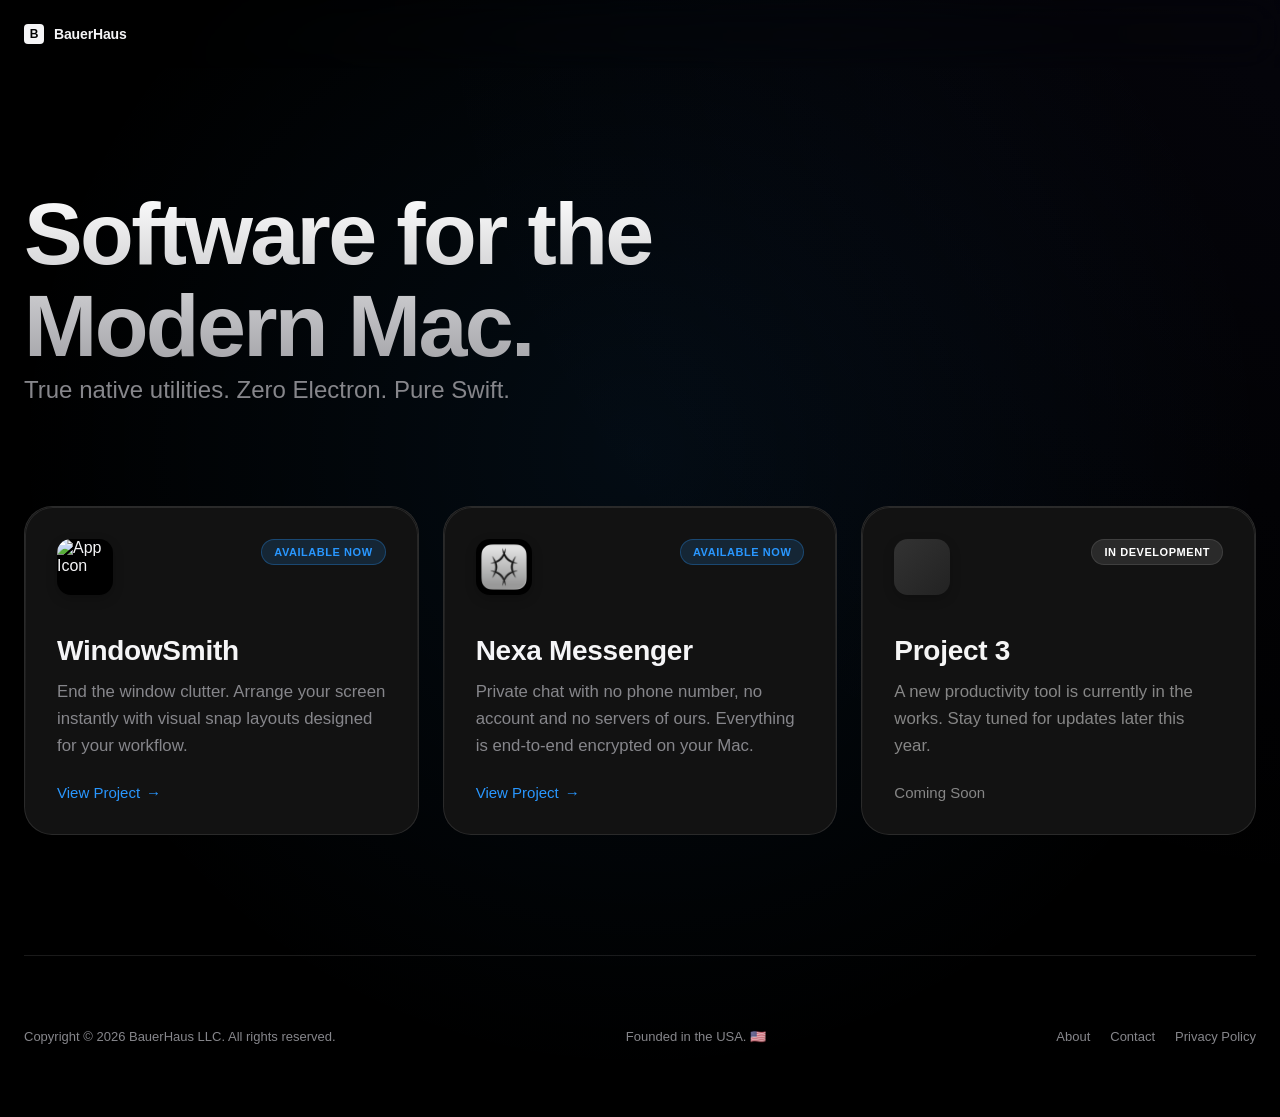
==== index.html @ 551bc1ed "Nexa 1.0.1: a switch for automatic update checks New DMG and signed appcast; the download links poin" ====
<!DOCTYPE html>
<html lang="en">
<head>
    <meta charset="UTF-8">
    <meta name="viewport" content="width=device-width, initial-scale=1.0">

    <!-- GitHub Pages cannot set response headers, so the policy ships in the page.
         This page loads nothing from another origin, so everything is locked to
         'self'. 'unsafe-inline' is what the inline <style>, the inline <script>
         and the onclick= handlers below require; removing those three things is
         what it would take to drop it. -->
    <meta http-equiv="Content-Security-Policy" content="
        default-src 'self';
        script-src 'self' 'unsafe-inline' 'inline-speculation-rules';
        style-src 'self' 'unsafe-inline';
        img-src 'self' data:;
        font-src 'self';
        connect-src 'self';
        frame-src 'none';
        object-src 'none';
        base-uri 'none';
        form-action 'none';
        upgrade-insecure-requests">
    <meta name="referrer" content="strict-origin-when-cross-origin">
    <title>BauerHaus - Native Mac Utilities</title>

<script type="speculationrules">
{
  "prerender": [{"source": "list", "urls": ["WindowSmith/", "nexa/"], "eagerness": "eager"}]
}
</script>

<style>
    :root {
        --bg: #000000;
        --surface: #121212;
        --surface-hover: #1c1c1e;
        --border: rgba(255, 255, 255, 0.1);
        --border-highlight: rgba(255, 255, 255, 0.2);
        --text-main: #f5f5f7;
        --text-dim: #86868b;
        --accent: #2997ff;
        --ease: cubic-bezier(0.32, 0.72, 0, 1);
    }

    body {
        margin: 0;
        background-color: var(--bg);
        color: var(--text-main);
        font-family: -apple-system, BlinkMacSystemFont, "SF Pro Display", "Segoe UI", Roboto, sans-serif;
        -webkit-font-smoothing: antialiased;
        overflow-x: hidden;
    }

    .ambient-light {
        position: fixed;
        top: -50%;
        left: -50%;
        width: 200%;
        height: 200%;
        background: 
            radial-gradient(circle at 50% 50%, rgba(41, 151, 255, 0.08), transparent 40%),
            radial-gradient(circle at 80% 20%, rgba(100, 100, 255, 0.05), transparent 40%);
        z-index: -1;
        animation: pulse 10s ease-in-out infinite alternate;
        pointer-events: none;
    }

    @keyframes pulse {
        0% { transform: scale(1); opacity: 0.8; }
        100% { transform: scale(1.1); opacity: 1; }
    }

    .container {
        max-width: 100%;
        margin: 0 auto;
        padding: 0 24px;
    }

    header {
        padding: 24px 0;
        position: sticky;
        top: 0;
        z-index: 50;
        backdrop-filter: blur(20px);
        -webkit-backdrop-filter: blur(20px);
        mask-image: linear-gradient(to bottom, black 100%, transparent 100%);
    }

    .nav-content {
        display: flex;
        justify-content: space-between;
        align-items: center;
    }

    .logo {
        font-weight: 600;
        font-size: 14px;
        letter-spacing: -0.01em;
        display: flex;
        align-items: center;
        gap: 10px;
    }

    .logo-box {
        width: 20px;
        height: 20px;
        background: var(--text-main);
        color: var(--bg);
        border-radius: 4px;
        display: grid;
        place-items: center;
        font-size: 12px;
        font-weight: 800;
    }

    .hero {
        padding: 120px 0 100px;
        text-align: center;
    }

    .hero h1 {
        font-size: clamp(3rem, 10vw, 5.5rem);
        font-weight: 600;
        letter-spacing: -0.03em;
        line-height: 1.05;
        margin: 0 auto;
        text-align: left;
        max-width: 800px;
        background: linear-gradient(180deg, #fff 0%, #a1a1a6 100%);
        -webkit-background-clip: text;
        -webkit-text-fill-color: transparent;
        text-wrap: balance;
    }

    .hero p {
        font-size: 1.5rem;
        color: var(--text-dim);
        line-height: 1.4;
        text-align: left;
        max-width: 580px;
        margin: 0 auto;
        font-weight: 400;
    }

    .grid {
        display: grid;
        grid-template-columns: repeat(auto-fit, minmax(340px, 1fr));
        gap: 24px;
        padding-bottom: 120px;
    }

    .card {
        background: var(--surface);
        border: 1px solid var(--border);
        border-radius: 28px;
        padding: 32px;
        text-decoration: none;
        color: inherit;
        position: relative;
        overflow: hidden;
        transition: all 0.4s var(--ease);
        display: flex;
        flex-direction: column;
        backdrop-filter: blur(40px) saturate(180%);
        -webkit-backdrop-filter: blur(40px) saturate(180%);
    }

    .card::after {
        content: '';
        position: absolute;
        inset: 0;
        border-radius: 28px;
        padding: 1px;
        background: linear-gradient(to bottom, rgba(255,255,255,0.1), transparent);
        -webkit-mask: linear-gradient(#fff 0 0) content-box, linear-gradient(#fff 0 0);
        -webkit-mask-composite: xor;
        mask-composite: exclude;
        pointer-events: none;
    }

    .card:hover {
        background: var(--surface-hover);
        transform: translateY(-4px) scale(1.01);
        border-color: var(--border-highlight);
        box-shadow: 0 20px 40px -10px rgba(0,0,0,0.5);
    }

    .card:active {
        transform: scale(0.98);
    }

    .card-top {
        display: flex;
        justify-content: space-between;
        align-items: flex-start;
        margin-bottom: 40px;
    }

    .card-icon {
        width: 56px;
        height: 56px;
        background: #000;
        border-radius: 14px;
        box-shadow: 0 4px 12px rgba(0,0,0,0.2);
        object-fit: cover;
    }

    .card-content h3 {
        font-size: 1.75rem;
        font-weight: 600;
        margin: 0 0 12px 0;
        letter-spacing: -0.01em;
    }

    .card-content p {
        color: var(--text-dim);
        font-size: 1.05rem;
        margin: 0 0 24px 0;
        line-height: 1.6;
    }

    .cta-link {
        font-size: 15px;
        font-weight: 500;
        color: var(--accent);
        display: inline-flex;
        align-items: center;
        gap: 6px;
    }

    .badge {
        font-size: 11px;
        font-weight: 600;
        text-transform: uppercase;
        letter-spacing: 0.05em;
        padding: 6px 12px;
        border-radius: 100px;
        background: rgba(255, 255, 255, 0.1);
        color: #fff;
        border: 1px solid rgba(255, 255, 255, 0.1);
    }

    footer {
        border-top: 1px solid var(--border);
        padding: 60px 0;
        color: var(--text-dim);
        font-size: 13px;
    }

    .footer-content {
        display: flex;
        justify-content: space-between;
        align-items: center;
    }

    .footer-link {
        background: none;
        border: none;
        color: var(--text-dim);
        cursor: pointer;
        transition: color 0.2s;
        font-size: 13px;
        padding: 0;
    }
    .footer-link:hover { color: var(--text-main); }

    .modal {
        position: fixed;
        inset: 0;
        background: rgba(0,0,0,0.4);
        backdrop-filter: blur(10px);
        -webkit-backdrop-filter: blur(10px);
        display: none;
        align-items: center;
        justify-content: center;
        z-index: 100;
        opacity: 0;
        transition: opacity 0.3s var(--ease);
    }
    .modal.open { display: flex; opacity: 1; }

    .modal-content {
        background: #1c1c1e;
        border: 1px solid var(--border);
        padding: 40px;
        border-radius: 24px;
        max-width: 440px;
        width: 90%;
        position: relative;
        box-shadow: 0 40px 80px rgba(0,0,0,0.5);
        transform: scale(0.95);
        transition: transform 0.3s var(--ease);
    }
    .modal.open .modal-content { transform: scale(1); }

    .close-btn {
        position: absolute;
        top: 20px;
        right: 20px;
        background: rgba(255,255,255,0.1);
        border: none;
        color: #fff;
        width: 30px;
        height: 30px;
        border-radius: 50%;
        cursor: pointer;
        display: grid;
        place-items: center;
        transition: background 0.2s;
    }
    .close-btn:hover { background: rgba(255,255,255,0.2); }

    @keyframes fadeUp {
        from { opacity: 0; transform: translateY(20px); }
        to { opacity: 1; transform: translateY(0); }
    }
</style>

</head>
<body>

<div class="ambient-light"></div>

<header>
    <div class="container">
        <div class="nav-content">
            <div class="logo">
                <div class="logo-box">B</div>
                <span>BauerHaus</span>
            </div>
        </div>
    </div>
</header>

<div class="container">
    <main>
        <section class="hero">
            <h1 style="opacity:0; animation: fadeUp 0.8s var(--ease) forwards; text-align: left; margin: 0;">
                Software for the<br>Modern Mac.
            </h1>
            <p style="opacity:0; animation: fadeUp 0.8s var(--ease) 0.1s forwards; text-align: left; margin: 0;">
                True native utilities. Zero Electron. Pure Swift.
            </p>
        </section>

        <section class="grid">
            <a href="WindowSmith/" class="card" style="opacity:0; animation: fadeUp 0.8s var(--ease) 0.2s forwards;">
                <div class="card-top">
                    <img src="assets/icon.png" class="card-icon" alt="App Icon">
                    <span class="badge" style="background: rgba(41, 151, 255, 0.15); color: #2997ff; border-color: rgba(41, 151, 255, 0.3);">
                        Available Now
                    </span>
                </div>
                <div class="card-content">
                    <h3>WindowSmith</h3>
                    <p>End the window clutter. Arrange your screen instantly with visual snap layouts designed for your workflow.</p>
                    <div class="cta-link">
                        View Project <span>→</span>
                    </div>
                </div>
            </a>

            <a href="nexa/" class="card" style="opacity:0; animation: fadeUp 0.8s var(--ease) 0.3s forwards;">
                <div class="card-top">
                    <img src="nexa/icon.png" class="card-icon" alt="Nexa app icon">
                    <span class="badge" style="background: rgba(41, 151, 255, 0.15); color: #2997ff; border-color: rgba(41, 151, 255, 0.3);">
                        Available Now
                    </span>
                </div>
                <div class="card-content">
                    <h3>Nexa Messenger</h3>
                    <p>Private chat with no phone number, no account and no servers of ours. Everything is end-to-end encrypted on your Mac.</p>
                    <div class="cta-link">
                        View Project <span>→</span>
                    </div>
                </div>
            </a>

            <div class="card" style="opacity:0; animation: fadeUp 0.8s var(--ease) 0.4s forwards; filter: grayscale(1); cursor: default;">
                <div class="card-top">
                    <div class="card-icon" style="background: linear-gradient(135deg, #333, #222);"></div>
                    <span class="badge">In Development</span>
                </div>
                <div class="card-content">
                    <h3>Project 3</h3>
                    <p>A new productivity tool is currently in the works. Stay tuned for updates later this year.</p>
                    <div class="cta-link" style="color: var(--text-dim);">
                        Coming Soon
                    </div>
                </div>
            </div>
        </section>
    </main>

    <footer>
        <div class="footer-content">
            <p>Copyright © 2026 BauerHaus LLC. All rights reserved.</p>
            <p class="footer-credit">Founded in the USA. 🇺🇸</p>
            <div style="display: flex; gap: 20px;">
                <button class="footer-link" onclick="toggleModal('about')">About</button>
                <button class="footer-link" onclick="toggleModal('contact')">Contact</button>
                <button class="footer-link" onclick="toggleModal('privacy')">Privacy Policy</button>
            </div>
        </div>
    </footer>
</div>

<div id="about" class="modal">
    <div class="modal-content">
        <button class="close-btn" onclick="toggleModal('about')">×</button>
        <h2 style="margin-top:0; font-size: 1.5rem; letter-spacing: -0.02em;">About BauerHaus.</h2>
        <p style="color:var(--text-dim); line-height: 1.6;">
            We build high-quality, native utilities designed exclusively for macOS. Our mission is to create software that feels right at home on your machine: fast, efficient, and built natively for the Mac.
        </p>
    </div>
</div>

<div id="privacy" class="modal">
    <div class="modal-content">
        <button class="close-btn" onclick="toggleModal('privacy')">×</button>
        <h2 style="margin-top:0; font-size: 1.5rem; letter-spacing: -0.02em;">Your Data is Yours.</h2>
        <p style="color:var(--text-dim); line-height: 1.6;">
            We believe software should serve you, not track you. Our apps have no account to sign up for, no analytics and no telemetry, and we run no servers that collect your data.
        </p>
        <p style="color:var(--text-dim); line-height: 1.6;">
            <strong>WindowSmith</strong> works entirely on your Mac. Its only network request is checking bauerhaus.io for a new version &mdash; it asks before doing that the first time, and you can turn it off.
        </p>
        <p style="color:var(--text-dim); line-height: 1.6;">
            <strong>Nexa</strong> sends your messages end-to-end encrypted through public Nostr relays, optionally over its built-in Tor; only the people you write to can read them. We never see your messages or contacts. The website version checks bauerhaus.io for updates, never in the background while Tor is on, and you can turn that off. <a href="/nexa/privacy/" style="color: var(--accent); text-decoration: none;">Read Nexa&rsquo;s full privacy policy &rarr;</a>
        </p>
    </div>
</div>

<div id="contact" class="modal">
    <div class="modal-content">
        <button class="close-btn" onclick="toggleModal('contact')">×</button>
        <h2 style="margin-top:0; font-size: 1.5rem; letter-spacing: -0.02em;">Get in Touch.</h2>
        <p style="color:var(--text-dim); line-height: 1.6;">
            Have a question or feedback? We'd love to hear from you.
        </p>
        <a href="mailto:bauer@bauerhaus.io" style="display: inline-block; margin-top: 8px; color: var(--accent); font-weight: 500; text-decoration: none;">
            bauer@bauerhaus.io →
        </a>
    </div>
</div>

<script>
    function toggleModal(id) {
        const modal = document.getElementById(id);
        if (modal.classList.contains('open')) {
            modal.classList.remove('open');
        } else {
            modal.classList.add('open');
        }
    }

    window.onclick = function(event) {
        ['about', 'privacy', 'contact'].forEach(id => {
            const modal = document.getElementById(id);
            if (event.target == modal) {
                modal.classList.remove('open');
            }
        });
    }
</script>

</body>
</html>
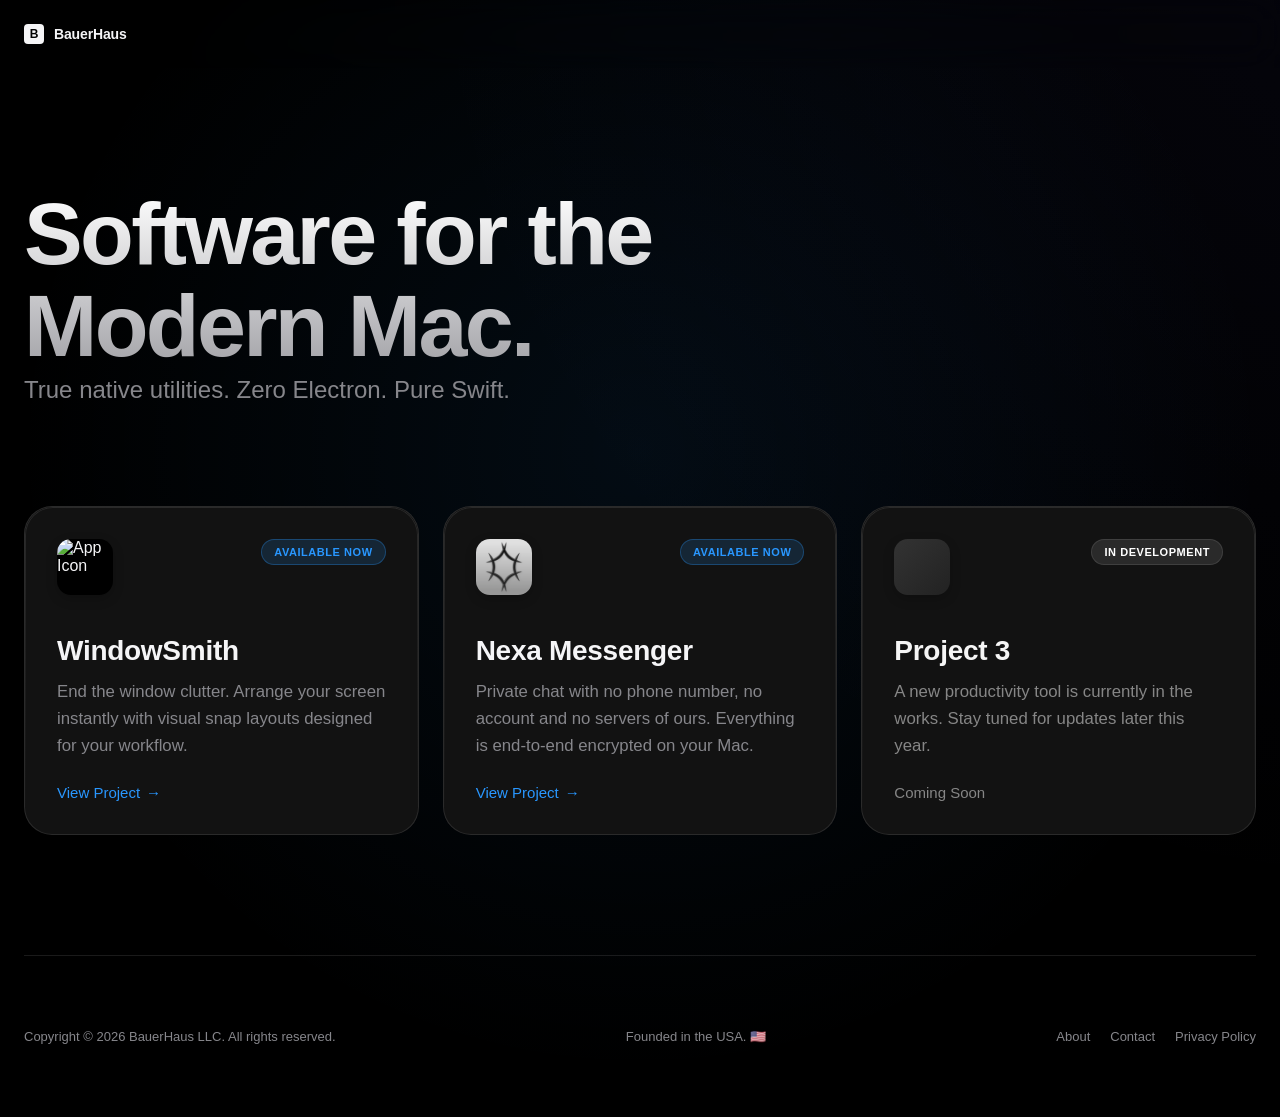
==== commit f23ac212: "Nexa icon without the black frame The home card gives icons a black background, and nexa/icon.png is" ====
--- a/index.html
+++ b/index.html
@@ -363,7 +363,7 @@
 
             <a href="nexa/" class="card" style="opacity:0; animation: fadeUp 0.8s var(--ease) 0.3s forwards;">
                 <div class="card-top">
-                    <img src="nexa/icon.png" class="card-icon" alt="Nexa app icon">
+                    <img src="nexa/card-icon.png" class="card-icon" alt="Nexa app icon">
                     <span class="badge" style="background: rgba(41, 151, 255, 0.15); color: #2997ff; border-color: rgba(41, 151, 255, 0.3);">
                         Available Now
                     </span>
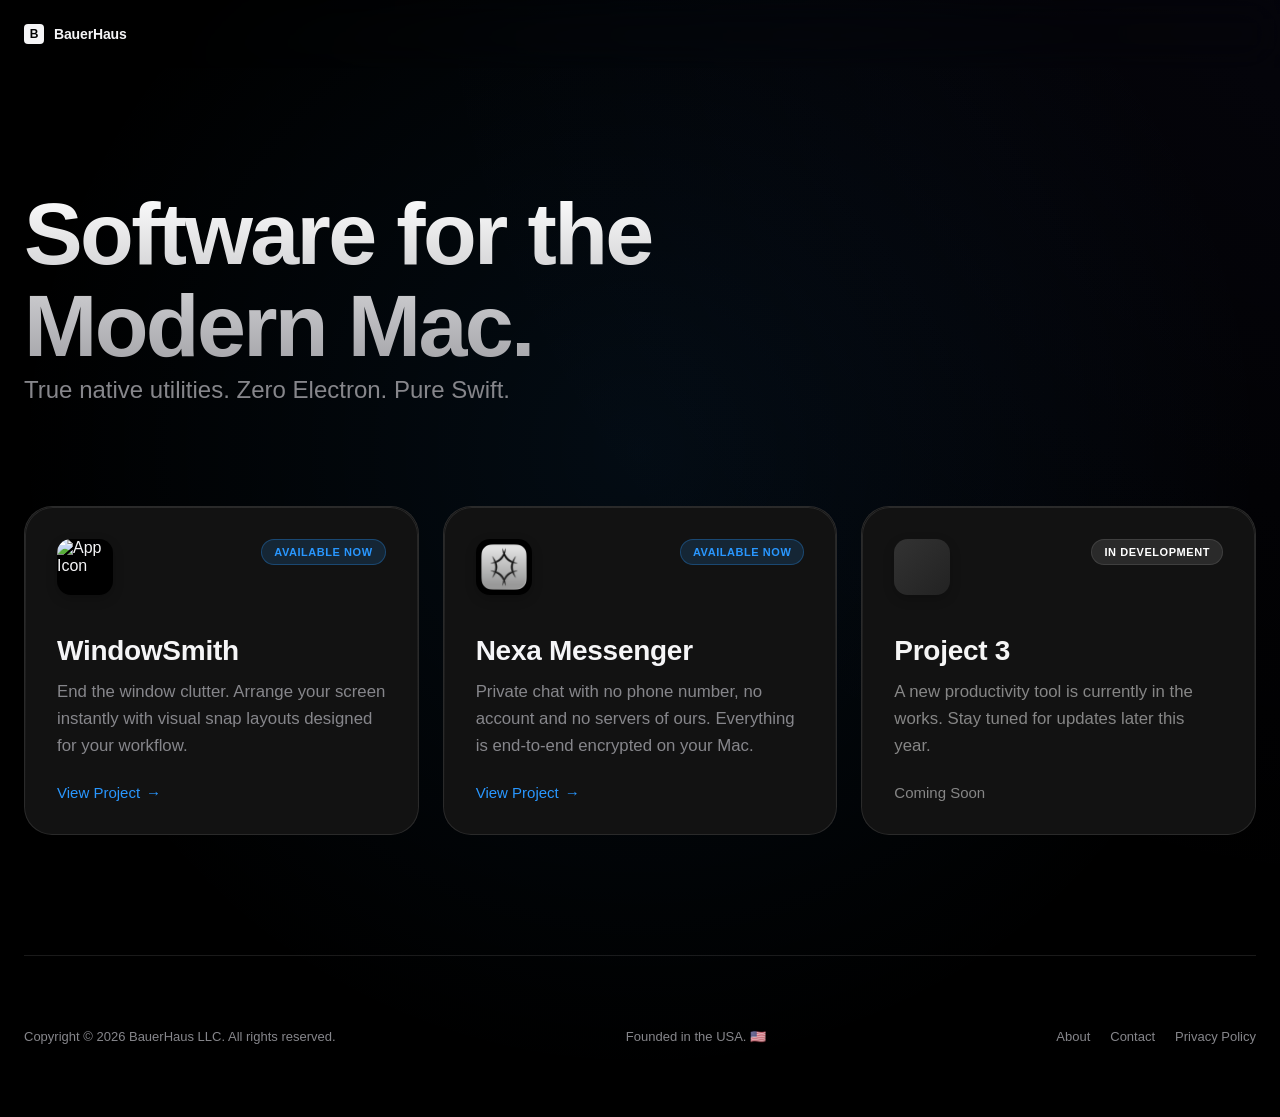
==== commit 7a591103: "WindowSmith 1.3.4 The notarized DMG, the signed appcast entry, the download links and badge. The pri" ====
--- a/index.html
+++ b/index.html
@@ -363,7 +363,7 @@
 
             <a href="nexa/" class="card" style="opacity:0; animation: fadeUp 0.8s var(--ease) 0.3s forwards;">
                 <div class="card-top">
-                    <img src="nexa/card-icon.png" class="card-icon" alt="Nexa app icon">
+                    <img src="nexa/icon.png" class="card-icon" alt="Nexa app icon">
                     <span class="badge" style="background: rgba(41, 151, 255, 0.15); color: #2997ff; border-color: rgba(41, 151, 255, 0.3);">
                         Available Now
                     </span>
@@ -424,7 +424,7 @@
             We believe software should serve you, not track you. Our apps have no account to sign up for, no analytics and no telemetry, and we run no servers that collect your data.
         </p>
         <p style="color:var(--text-dim); line-height: 1.6;">
-            <strong>WindowSmith</strong> works entirely on your Mac. Its only network request is checking bauerhaus.io for a new version &mdash; it asks before doing that the first time, and you can turn it off.
+            <strong>WindowSmith</strong> works entirely on your Mac. Its only network request is checking bauerhaus.io for a new version &mdash; it asks before doing that the first time, and you can turn it off any time in Settings.
         </p>
         <p style="color:var(--text-dim); line-height: 1.6;">
             <strong>Nexa</strong> sends your messages end-to-end encrypted through public Nostr relays, optionally over its built-in Tor; only the people you write to can read them. We never see your messages or contacts. The website version checks bauerhaus.io for updates, never in the background while Tor is on, and you can turn that off. <a href="/nexa/privacy/" style="color: var(--accent); text-decoration: none;">Read Nexa&rsquo;s full privacy policy &rarr;</a>
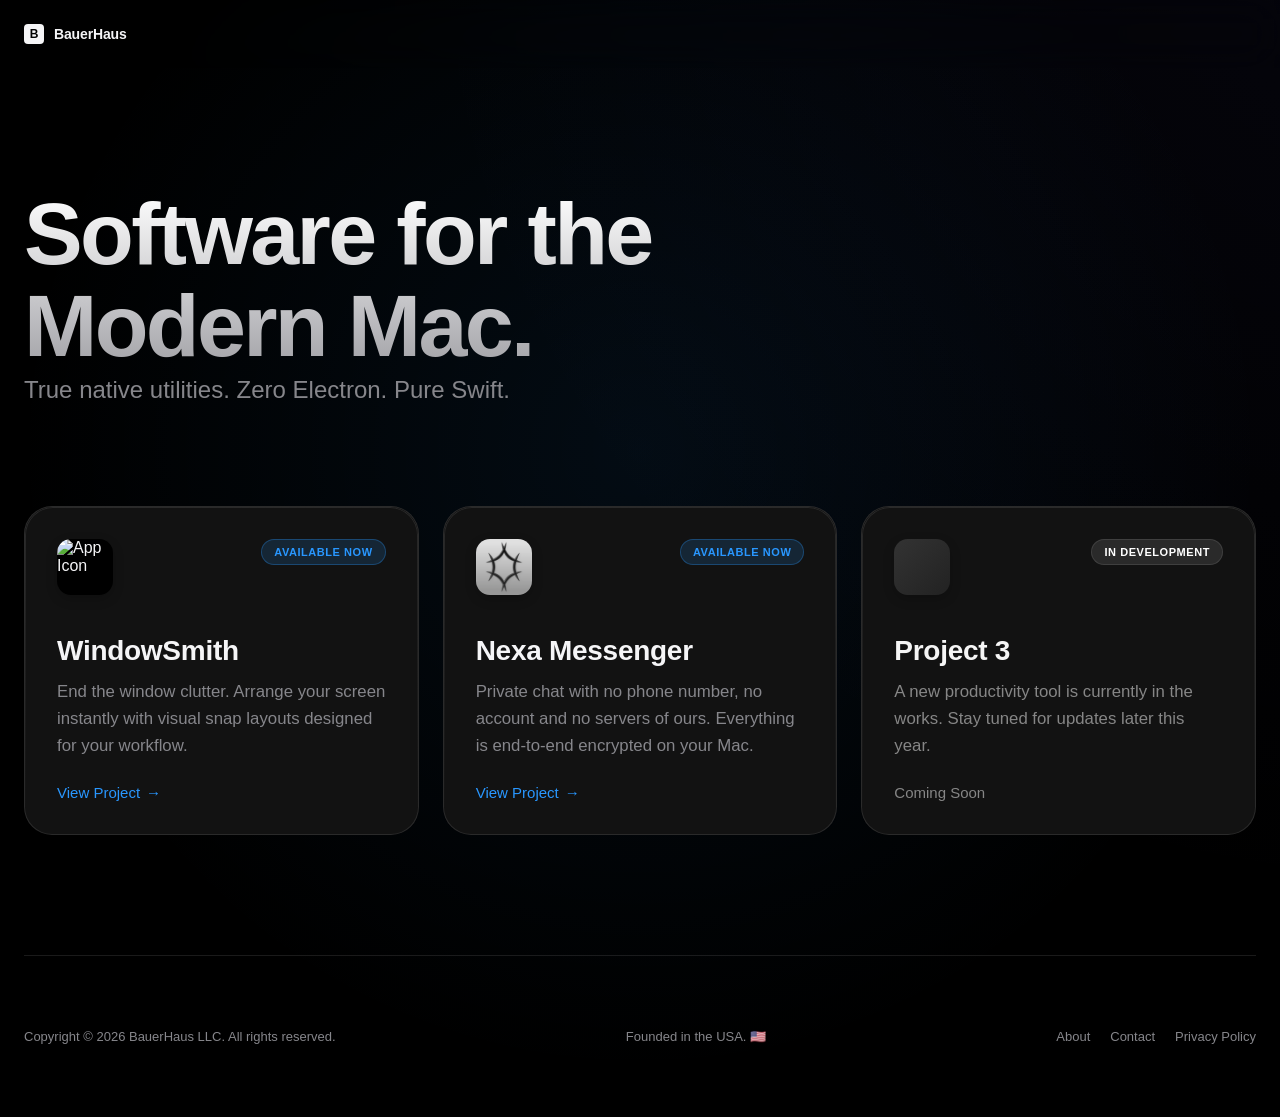
==== commit d934289d: "Merge pull request #8 from Bauer-Haus/windowsmith-1.3.4 WindowSmith 1.3.4" ====
--- a/index.html
+++ b/index.html
@@ -363,7 +363,7 @@
 
             <a href="nexa/" class="card" style="opacity:0; animation: fadeUp 0.8s var(--ease) 0.3s forwards;">
                 <div class="card-top">
-                    <img src="nexa/icon.png" class="card-icon" alt="Nexa app icon">
+                    <img src="nexa/card-icon.png" class="card-icon" alt="Nexa app icon">
                     <span class="badge" style="background: rgba(41, 151, 255, 0.15); color: #2997ff; border-color: rgba(41, 151, 255, 0.3);">
                         Available Now
                     </span>
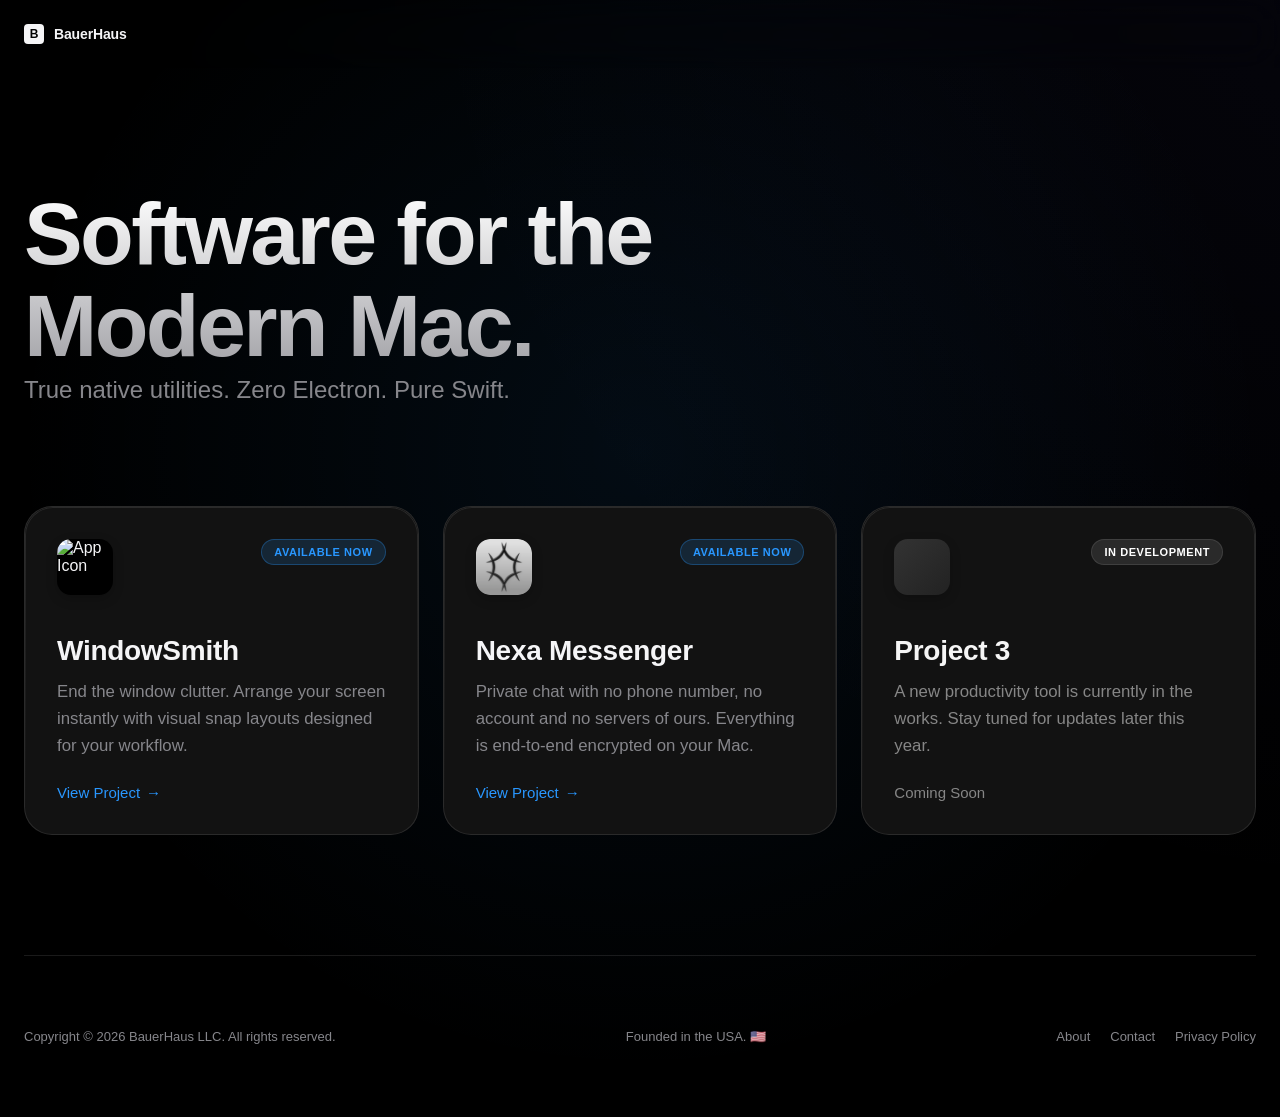
==== commit c3999d39: "Nexa icon: rounded corners in the image itself A browser holding the previous nexa.css (cached up to" ====
--- a/index.html
+++ b/index.html
@@ -363,7 +363,7 @@
 
             <a href="nexa/" class="card" style="opacity:0; animation: fadeUp 0.8s var(--ease) 0.3s forwards;">
                 <div class="card-top">
-                    <img src="nexa/card-icon.png" class="card-icon" alt="Nexa app icon">
+                    <img src="nexa/card-icon.png?v=2" class="card-icon" alt="Nexa app icon">
                     <span class="badge" style="background: rgba(41, 151, 255, 0.15); color: #2997ff; border-color: rgba(41, 151, 255, 0.3);">
                         Available Now
                     </span>
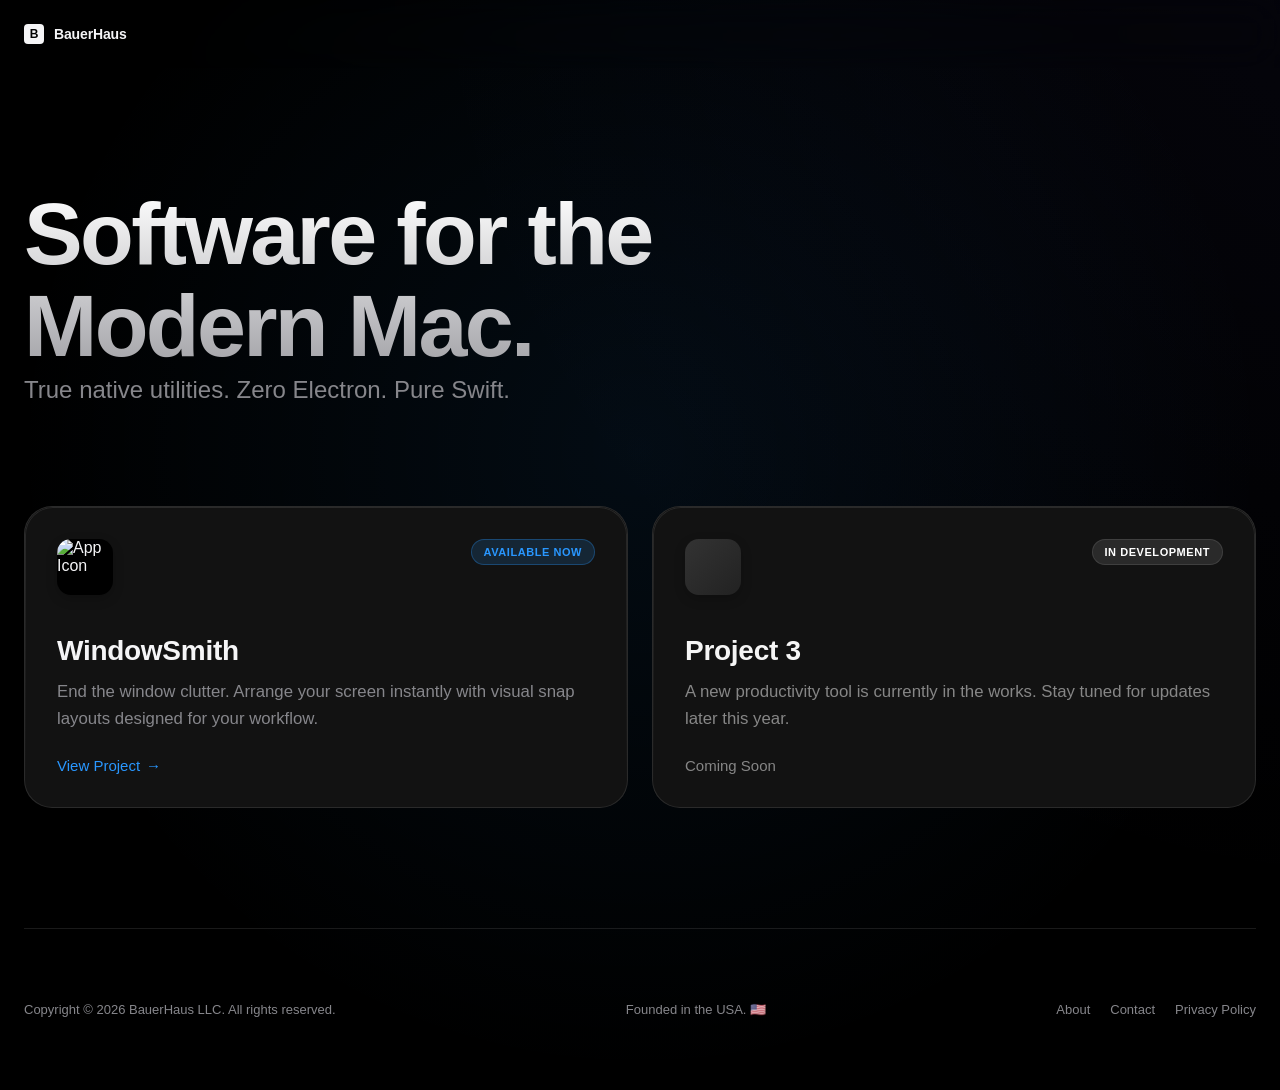
==== commit 7630975e: "Unlist Nexa: off the home page, not indexed The home page drops the Nexa card, its preload and the N" ====
--- a/index.html
+++ b/index.html
@@ -26,7 +26,7 @@
 
 <script type="speculationrules">
 {
-  "prerender": [{"source": "list", "urls": ["WindowSmith/", "nexa/"], "eagerness": "eager"}]
+  "prerender": [{"source": "list", "urls": ["WindowSmith/"], "eagerness": "eager"}]
 }
 </script>
 
@@ -361,23 +361,7 @@
                 </div>
             </a>
 
-            <a href="nexa/" class="card" style="opacity:0; animation: fadeUp 0.8s var(--ease) 0.3s forwards;">
-                <div class="card-top">
-                    <img src="nexa/card-icon.png?v=2" class="card-icon" alt="Nexa app icon">
-                    <span class="badge" style="background: rgba(41, 151, 255, 0.15); color: #2997ff; border-color: rgba(41, 151, 255, 0.3);">
-                        Available Now
-                    </span>
-                </div>
-                <div class="card-content">
-                    <h3>Nexa Messenger</h3>
-                    <p>Private chat with no phone number, no account and no servers of ours. Everything is end-to-end encrypted on your Mac.</p>
-                    <div class="cta-link">
-                        View Project <span>→</span>
-                    </div>
-                </div>
-            </a>
-
-            <div class="card" style="opacity:0; animation: fadeUp 0.8s var(--ease) 0.4s forwards; filter: grayscale(1); cursor: default;">
+            <div class="card" style="opacity:0; animation: fadeUp 0.8s var(--ease) 0.3s forwards; filter: grayscale(1); cursor: default;">
                 <div class="card-top">
                     <div class="card-icon" style="background: linear-gradient(135deg, #333, #222);"></div>
                     <span class="badge">In Development</span>
@@ -426,9 +410,6 @@
         <p style="color:var(--text-dim); line-height: 1.6;">
             <strong>WindowSmith</strong> works entirely on your Mac. Its only network request is checking bauerhaus.io for a new version &mdash; it asks before doing that the first time, and you can turn it off any time in Settings.
         </p>
-        <p style="color:var(--text-dim); line-height: 1.6;">
-            <strong>Nexa</strong> sends your messages end-to-end encrypted through public Nostr relays, optionally over its built-in Tor; only the people you write to can read them. We never see your messages or contacts. The website version checks bauerhaus.io for updates, never in the background while Tor is on, and you can turn that off. <a href="/nexa/privacy/" style="color: var(--accent); text-decoration: none;">Read Nexa&rsquo;s full privacy policy &rarr;</a>
-        </p>
     </div>
 </div>
 
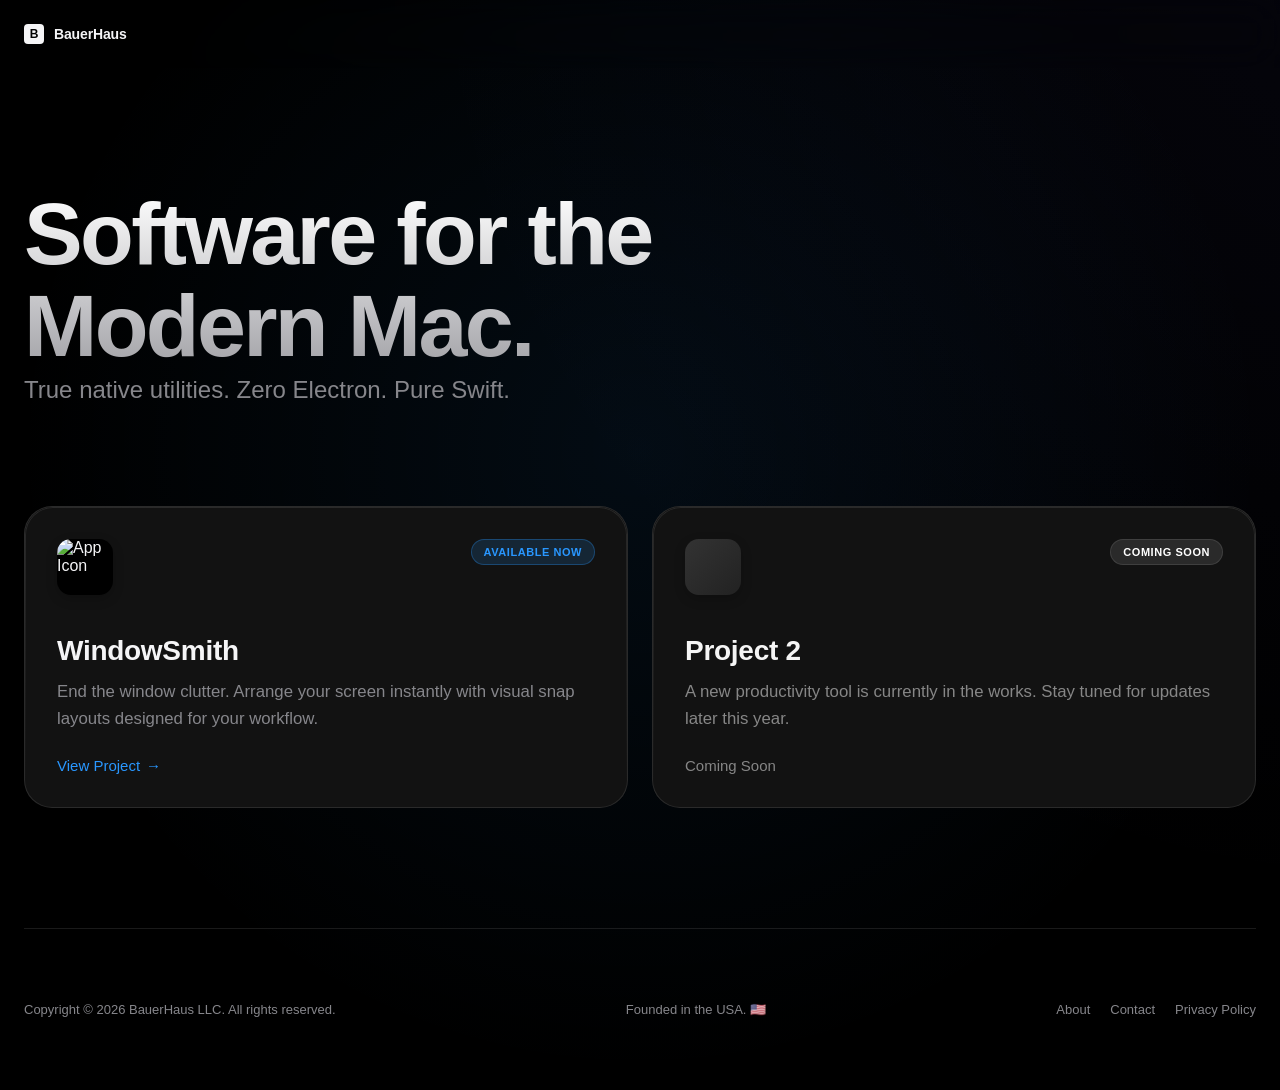
==== commit da60dcf8: "Update project badge and title in index.html" ====
--- a/index.html
+++ b/index.html
@@ -364,10 +364,10 @@
             <div class="card" style="opacity:0; animation: fadeUp 0.8s var(--ease) 0.3s forwards; filter: grayscale(1); cursor: default;">
                 <div class="card-top">
                     <div class="card-icon" style="background: linear-gradient(135deg, #333, #222);"></div>
-                    <span class="badge">In Development</span>
+                    <span class="badge">Coming Soon</span>
                 </div>
                 <div class="card-content">
-                    <h3>Project 3</h3>
+                    <h3>Project 2</h3>
                     <p>A new productivity tool is currently in the works. Stay tuned for updates later this year.</p>
                     <div class="cta-link" style="color: var(--text-dim);">
                         Coming Soon
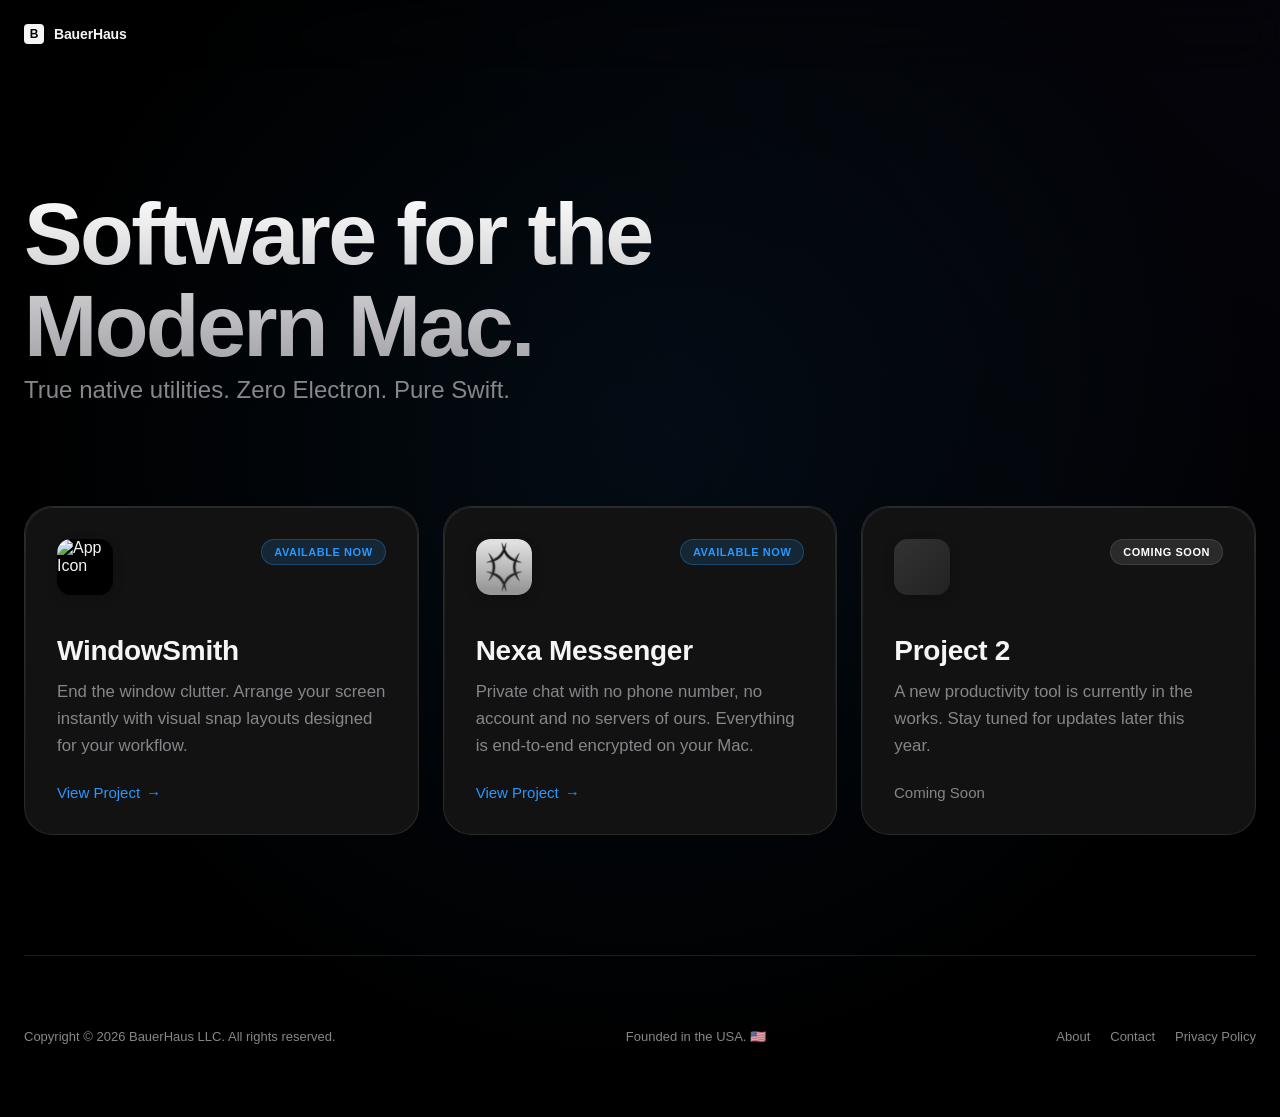
==== commit 43e8e67b: "List Nexa again: home page card, privacy note, search engines Reverts 7630975. The Nexa card, its pr" ====
--- a/index.html
+++ b/index.html
@@ -26,7 +26,7 @@
 
 <script type="speculationrules">
 {
-  "prerender": [{"source": "list", "urls": ["WindowSmith/"], "eagerness": "eager"}]
+  "prerender": [{"source": "list", "urls": ["WindowSmith/", "nexa/"], "eagerness": "eager"}]
 }
 </script>
 
@@ -361,7 +361,23 @@
                 </div>
             </a>
 
-            <div class="card" style="opacity:0; animation: fadeUp 0.8s var(--ease) 0.3s forwards; filter: grayscale(1); cursor: default;">
+            <a href="nexa/" class="card" style="opacity:0; animation: fadeUp 0.8s var(--ease) 0.3s forwards;">
+                <div class="card-top">
+                    <img src="nexa/card-icon.png?v=2" class="card-icon" alt="Nexa app icon">
+                    <span class="badge" style="background: rgba(41, 151, 255, 0.15); color: #2997ff; border-color: rgba(41, 151, 255, 0.3);">
+                        Available Now
+                    </span>
+                </div>
+                <div class="card-content">
+                    <h3>Nexa Messenger</h3>
+                    <p>Private chat with no phone number, no account and no servers of ours. Everything is end-to-end encrypted on your Mac.</p>
+                    <div class="cta-link">
+                        View Project <span>→</span>
+                    </div>
+                </div>
+            </a>
+
+            <div class="card" style="opacity:0; animation: fadeUp 0.8s var(--ease) 0.4s forwards; filter: grayscale(1); cursor: default;">
                 <div class="card-top">
                     <div class="card-icon" style="background: linear-gradient(135deg, #333, #222);"></div>
                     <span class="badge">Coming Soon</span>
@@ -410,6 +426,9 @@
         <p style="color:var(--text-dim); line-height: 1.6;">
             <strong>WindowSmith</strong> works entirely on your Mac. Its only network request is checking bauerhaus.io for a new version &mdash; it asks before doing that the first time, and you can turn it off any time in Settings.
         </p>
+        <p style="color:var(--text-dim); line-height: 1.6;">
+            <strong>Nexa</strong> sends your messages end-to-end encrypted through public Nostr relays, optionally over its built-in Tor; only the people you write to can read them. We never see your messages or contacts. The website version checks bauerhaus.io for updates, never in the background while Tor is on, and you can turn that off. <a href="/nexa/privacy/" style="color: var(--accent); text-decoration: none;">Read Nexa&rsquo;s full privacy policy &rarr;</a>
+        </p>
     </div>
 </div>
 
